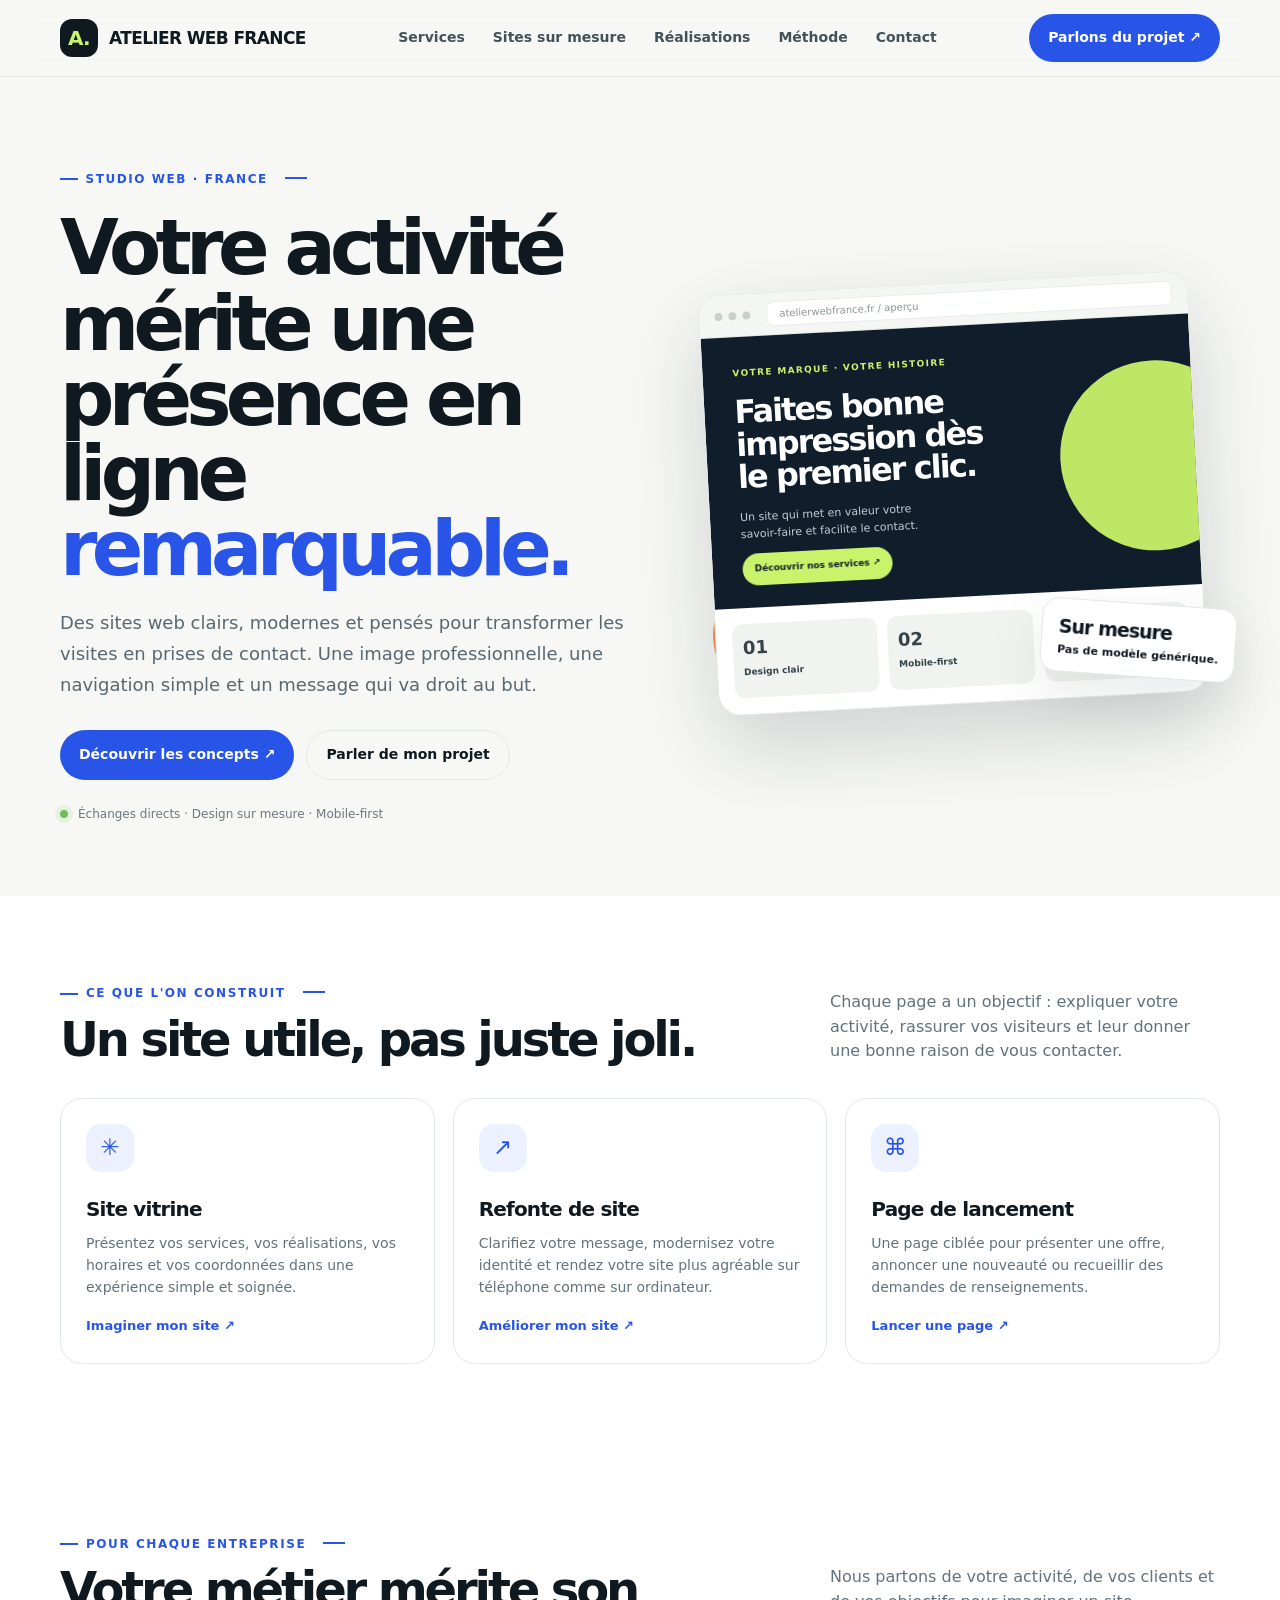
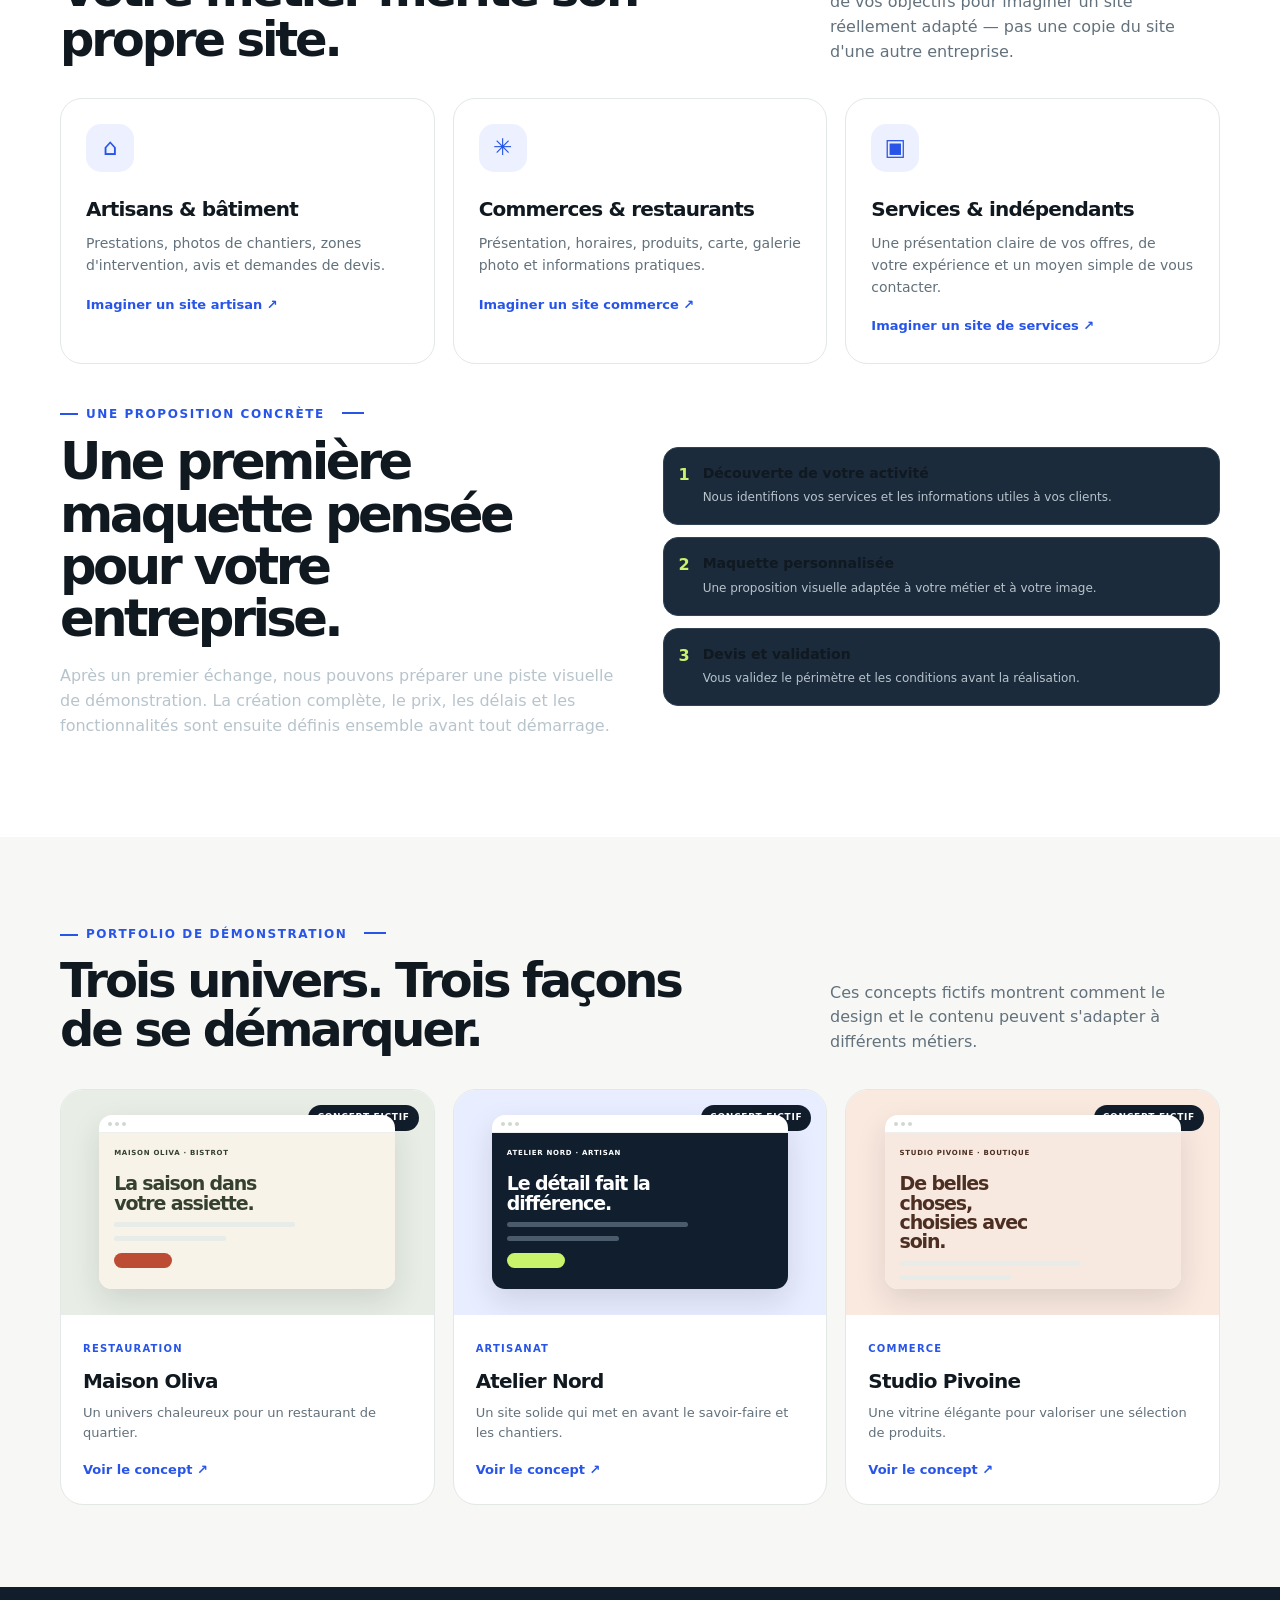
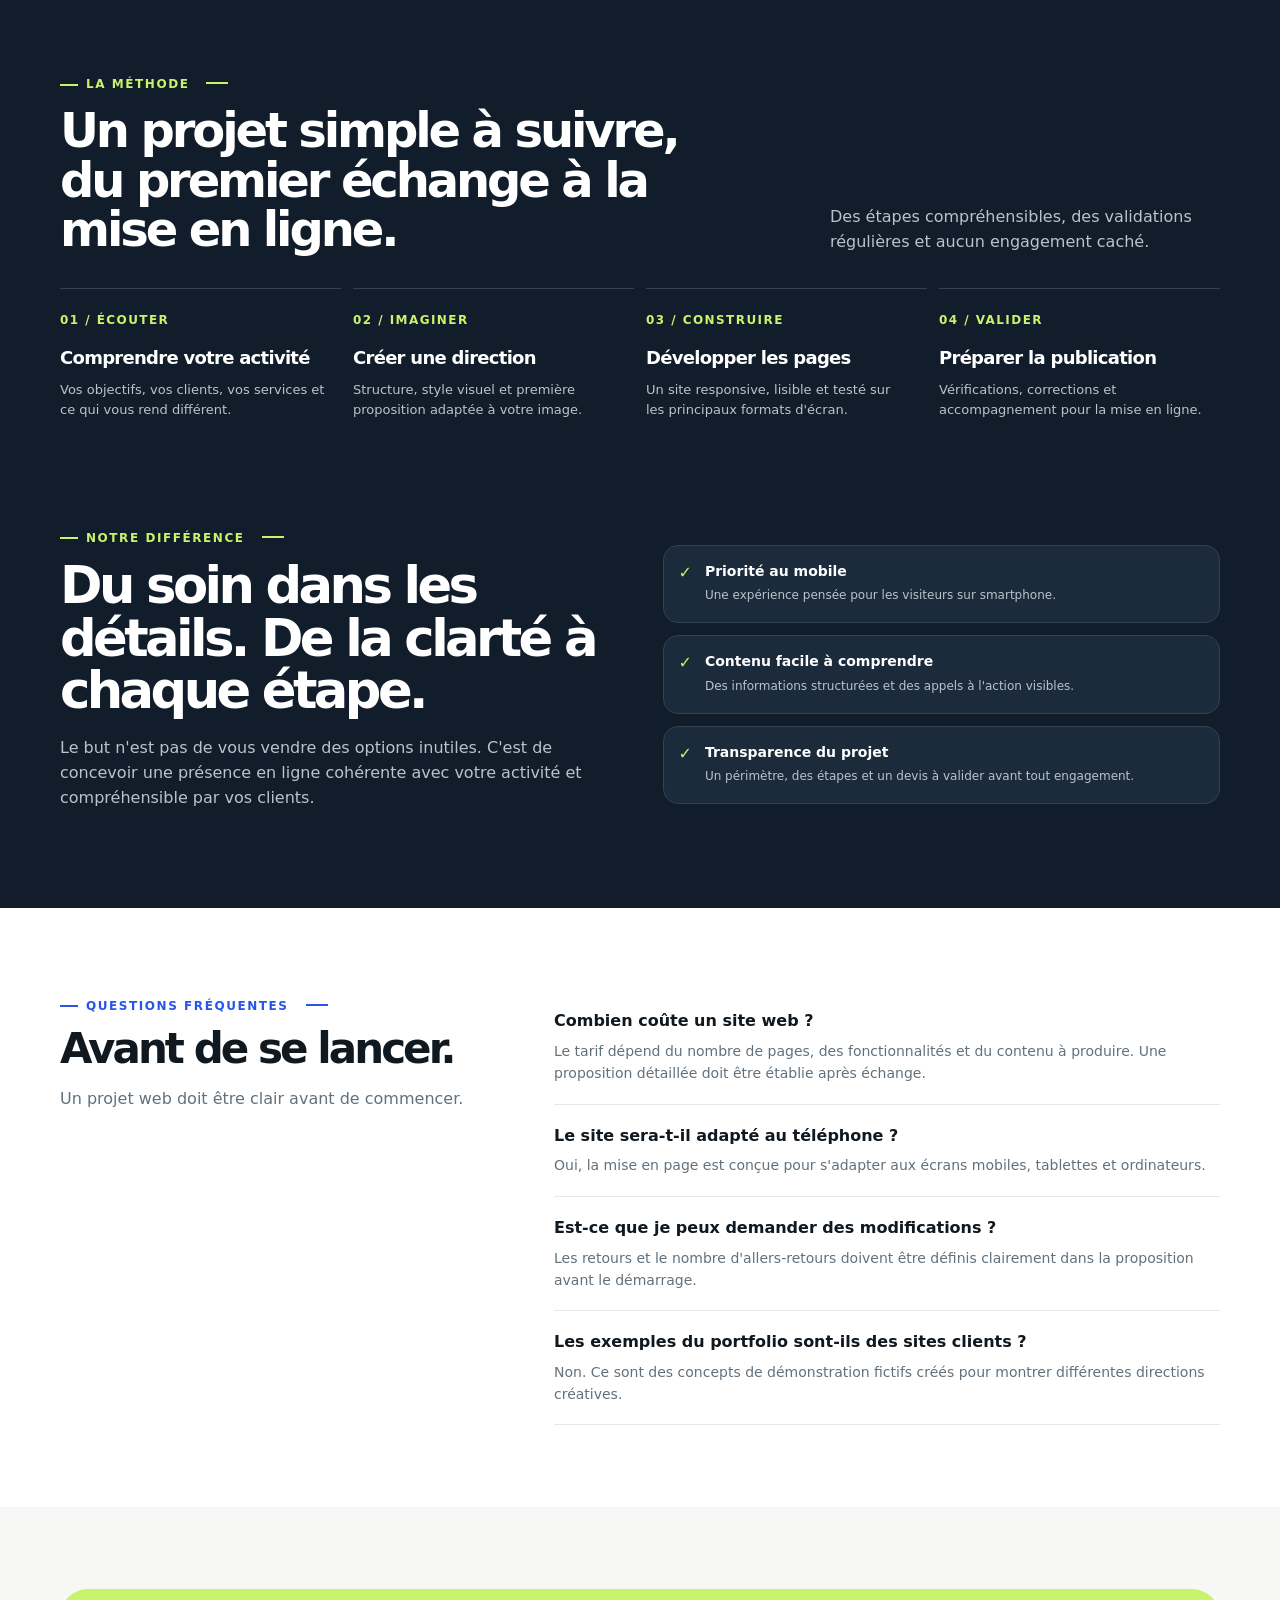
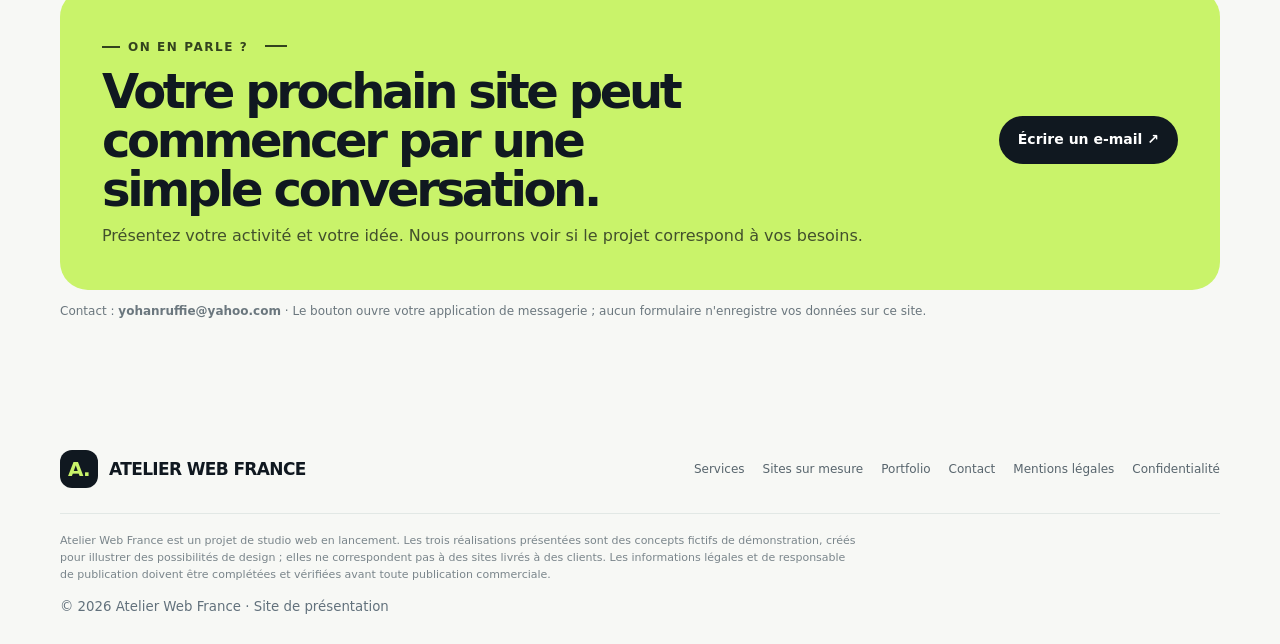
==== index.html @ fe769a81 "Add files via upload" ====
<!doctype html>
<html lang="fr">
<head>
<meta charset="utf-8"><meta name="viewport" content="width=device-width,initial-scale=1">
<title>Atelier Web France — Des sites web qui donnent envie d'aller plus loin</title><meta name="description" content="Atelier Web France imagine des sites vitrines modernes, responsive et adaptés aux artisans, commerces et petites entreprises.">
<meta name="theme-color" content="#f7f8f5">
<link rel="stylesheet" href="styles.css">

<style id="awf-motion-enhancements">
:root { scroll-behavior: smooth; }
@media (prefers-reduced-motion: no-preference) {
  .topbar { animation: awf-drop .7s ease both; }
  .hero-grid > div:first-child { animation: awf-rise .85s .08s both; }
  .visual { animation: awf-float-in 1s .18s both; }
  .browser { animation: awf-soft-float 6s ease-in-out infinite; }
  .floatnote { animation: awf-soft-float 5s ease-in-out infinite reverse; }
  .brandmark { transition: transform .35s ease, box-shadow .35s ease; }
  .brand:hover .brandmark { transform: rotate(-9deg) scale(1.08); box-shadow: 0 8px 24px #9fc95b66; }
  .btn, .navcta, .smalllink, .project { transition: transform .25s ease, box-shadow .25s ease, filter .25s ease; }
  .btn:hover, .navcta:hover { transform: translateY(-3px); box-shadow: 0 12px 28px #26391c24; }
  .project:hover { transform: translateY(-7px); box-shadow: 0 18px 40px #17251b20; }
  .service { transition: transform .3s ease, box-shadow .3s ease; }
  .service:hover { transform: translateY(-6px); box-shadow: 0 16px 34px #17251b16; }
  .service-icon { transition: transform .35s ease; }
  .service:hover .service-icon { transform: rotate(12deg) scale(1.12); }
  .mockbutton, .mini-cta { animation: awf-pulse 2.8s ease-in-out infinite; }
  .eyebrow { position: relative; }
  .eyebrow::after { content:""; display:inline-block; width:22px; height:2px; margin:0 0 3px 9px; background:currentColor; transform-origin:left; animation:awf-line 2.2s ease-in-out infinite alternate; }
  .awf-reveal { opacity: 0; transform: translateY(22px); transition: opacity .7s ease, transform .7s cubic-bezier(.2,.7,.2,1); }
  .awf-reveal.awf-visible { opacity: 1; transform: translateY(0); }
  .awf-glow { position: relative; isolation:isolate; }
  .awf-glow::before { content:""; position:absolute; inset:-1px; border-radius:inherit; z-index:-1; opacity:0; background:linear-gradient(115deg,#b7d879,#e7f1d3,#8ebc55); filter:blur(13px); transition:opacity .35s ease; }
  .awf-glow:hover::before { opacity:.65; }
}
@keyframes awf-drop { from { opacity:0; transform:translateY(-12px) } to { opacity:1; transform:translateY(0) } }
@keyframes awf-rise { from { opacity:0; transform:translateY(24px) } to { opacity:1; transform:translateY(0) } }
@keyframes awf-float-in { from { opacity:0; transform:translateX(24px) scale(.98) } to { opacity:1; transform:translateX(0) scale(1) } }
@keyframes awf-soft-float { 0%,100% { transform:translateY(0) } 50% { transform:translateY(-8px) } }
@keyframes awf-pulse { 0%,100% { filter:brightness(1) } 50% { filter:brightness(1.12) } }
@keyframes awf-line { from { transform:scaleX(.45) } to { transform:scaleX(1.35) } }
@media (prefers-reduced-motion: reduce) {
  *, *::before, *::after { scroll-behavior:auto !important; animation:none !important; transition:none !important; }
}
</style>

</head><body><div class="topbar"><div class="wrap nav">
<a class="brand" href="index.html"><span class="brandmark">A.</span><span>ATELIER WEB FRANCE</span></a>
<nav class="navlinks"><a href="index.html#services">Services</a><a href="index.html#sites-sur-mesure">Sites sur mesure</a><a href="index.html#realisations">Réalisations</a><a href="index.html#methode">Méthode</a><a href="index.html#contact">Contact</a></nav>
<a class="navcta" href="mailto:yohanruffie@yahoo.com?subject=Projet%20de%20site%20web">Parlons du projet ↗</a>
</div></div>
<main>
<section class="hero"><div class="wrap hero-grid">
<div><span class="eyebrow">Studio web · France</span>
<h1>Votre activité mérite une présence en ligne <em>remarquable.</em></h1>
<p class="lead">Des sites web clairs, modernes et pensés pour transformer les visites en prises de contact. Une image professionnelle, une navigation simple et un message qui va droit au but.</p>
<div class="hero-actions"><a class="btn" href="#realisations">Découvrir les concepts ↗</a><a class="btn outline" href="mailto:yohanruffie@yahoo.com?subject=Parlons%20de%20mon%20site">Parler de mon projet</a></div>
<div class="microproof"><span class="dot"></span> Échanges directs · Design sur mesure · Mobile-first</div></div>
<div class="visual"><div class="browser"><div class="browserbar"><i></i><i></i><i></i><div class="url">atelierwebfrance.fr / aperçu</div></div><div class="mockhero"><div class="mocktag">VOTRE MARQUE · VOTRE HISTOIRE</div><h3>Faites bonne impression dès le premier clic.</h3><p>Un site qui met en valeur votre savoir-faire et facilite le contact.</p><span class="mockbutton">Découvrir nos services ↗</span></div><div class="mockcards"><div class="mockcard"><b>01</b>Design clair</div><div class="mockcard"><b>02</b>Mobile-first</div><div class="mockcard"><b>03</b>Contact facile</div></div></div><div class="floatnote"><strong>Sur mesure</strong>Pas de modèle générique.</div></div>
</div></section>
<section class="section white" id="services"><div class="wrap"><div class="section-head"><div><span class="eyebrow">Ce que l'on construit</span><h2>Un site utile, pas juste joli.</h2></div><p>Chaque page a un objectif : expliquer votre activité, rassurer vos visiteurs et leur donner une bonne raison de vous contacter.</p></div>
<div class="cards">
<article class="awf-reveal service"><div class="service-icon">✳</div><h3>Site vitrine</h3><p>Présentez vos services, vos réalisations, vos horaires et vos coordonnées dans une expérience simple et soignée.</p><a class="smalllink" href="mailto:yohanruffie@yahoo.com?subject=Projet%20site%20vitrine">Imaginer mon site ↗</a></article>
<article class="awf-reveal service"><div class="service-icon">↗</div><h3>Refonte de site</h3><p>Clarifiez votre message, modernisez votre identité et rendez votre site plus agréable sur téléphone comme sur ordinateur.</p><a class="smalllink" href="mailto:yohanruffie@yahoo.com?subject=Projet%20de%20refonte">Améliorer mon site ↗</a></article>
<article class="awf-reveal service"><div class="service-icon">⌘</div><h3>Page de lancement</h3><p>Une page ciblée pour présenter une offre, annoncer une nouveauté ou recueillir des demandes de renseignements.</p><a class="smalllink" href="mailto:yohanruffie@yahoo.com?subject=Projet%20page%20de%20lancement">Lancer une page ↗</a></article>
</div></div></section>

<section class="section white" id="sites-sur-mesure"><div class="wrap">
  <div class="section-head"><div><span class="eyebrow">Pour chaque entreprise</span><h2>Votre métier mérite son propre site.</h2></div>
  <p>Nous partons de votre activité, de vos clients et de vos objectifs pour imaginer un site réellement adapté — pas une copie du site d'une autre entreprise.</p></div>
  <div class="cards">
    <article class="service awf-glow"><div class="service-icon">⌂</div><h3>Artisans & bâtiment</h3><p>Prestations, photos de chantiers, zones d'intervention, avis et demandes de devis.</p><a class="smalllink" href="mailto:yohanruffie@yahoo.com?subject=Maquette%20site%20artisan">Imaginer un site artisan ↗</a></article>
    <article class="service awf-glow"><div class="service-icon">✳</div><h3>Commerces & restaurants</h3><p>Présentation, horaires, produits, carte, galerie photo et informations pratiques.</p><a class="smalllink" href="mailto:yohanruffie@yahoo.com?subject=Maquette%20site%20commerce">Imaginer un site commerce ↗</a></article>
    <article class="service awf-glow"><div class="service-icon">▣</div><h3>Services & indépendants</h3><p>Une présentation claire de vos offres, de votre expérience et un moyen simple de vous contacter.</p><a class="smalllink" href="mailto:yohanruffie@yahoo.com?subject=Maquette%20site%20services">Imaginer un site de services ↗</a></article>
  </div>
  <div class="promise" style="margin-top:34px"><div><span class="eyebrow">Une proposition concrète</span><h2>Une première maquette pensée pour votre entreprise.</h2><p>Après un premier échange, nous pouvons préparer une piste visuelle de démonstration. La création complète, le prix, les délais et les fonctionnalités sont ensuite définis ensemble avant tout démarrage.</p></div>
  <div class="promise-list"><div class="promise-item"><span class="check">1</span><div><strong>Découverte de votre activité</strong><small>Nous identifions vos services et les informations utiles à vos clients.</small></div></div><div class="promise-item"><span class="check">2</span><div><strong>Maquette personnalisée</strong><small>Une proposition visuelle adaptée à votre métier et à votre image.</small></div></div><div class="promise-item"><span class="check">3</span><div><strong>Devis et validation</strong><small>Vous validez le périmètre et les conditions avant la réalisation.</small></div></div></div></div>
</div></section>

<section class="section" id="realisations"><div class="wrap"><div class="section-head"><div><span class="eyebrow">Portfolio de démonstration</span><h2>Trois univers. Trois façons de se démarquer.</h2></div><p>Ces concepts fictifs montrent comment le design et le contenu peuvent s'adapter à différents métiers.</p></div>
<div class="portfolio">
<a class="awf-reveal project" href="demos/restaurant.html"><div class="project-art restaurant"><span class="concept-label">Concept fictif</span><div class="mini-site"><div class="mini-top"><i></i><i></i><i></i></div><div class="mini-body"><div class="mini-brand">MAISON OLIVA · BISTROT</div><div class="mini-title">La saison dans votre assiette.</div><div class="mini-line"></div><div class="mini-line short"></div><div class="mini-cta"></div></div></div></div><div class="project-info"><span class="type">Restauration</span><h3>Maison Oliva</h3><p>Un univers chaleureux pour un restaurant de quartier.</p><span class="textlink">Voir le concept ↗</span></div></a>
<a class="awf-reveal project" href="demos/artisan.html"><div class="project-art artisan"><span class="concept-label">Concept fictif</span><div class="mini-site"><div class="mini-top"><i></i><i></i><i></i></div><div class="mini-body"><div class="mini-brand">ATELIER NORD · ARTISAN</div><div class="mini-title">Le détail fait la différence.</div><div class="mini-line"></div><div class="mini-line short"></div><div class="mini-cta"></div></div></div></div><div class="project-info"><span class="type">Artisanat</span><h3>Atelier Nord</h3><p>Un site solide qui met en avant le savoir-faire et les chantiers.</p><span class="textlink">Voir le concept ↗</span></div></a>
<a class="awf-reveal project" href="demos/boutique.html"><div class="project-art shop"><span class="concept-label">Concept fictif</span><div class="mini-site"><div class="mini-top"><i></i><i></i><i></i></div><div class="mini-body"><div class="mini-brand">STUDIO PIVOINE · BOUTIQUE</div><div class="mini-title">De belles choses, choisies avec soin.</div><div class="mini-line"></div><div class="mini-line short"></div><div class="mini-cta"></div></div></div></div><div class="project-info"><span class="type">Commerce</span><h3>Studio Pivoine</h3><p>Une vitrine élégante pour valoriser une sélection de produits.</p><span class="textlink">Voir le concept ↗</span></div></a>
</div></div></section>
<section class="section dark" id="methode"><div class="wrap"><div class="section-head"><div><span class="eyebrow" style="color:var(--lime)">La méthode</span><h2>Un projet simple à suivre, du premier échange à la mise en ligne.</h2></div><p>Des étapes compréhensibles, des validations régulières et aucun engagement caché.</p></div>
<div class="steps"><div class="awf-reveal step"><b>01 / ÉCOUTER</b><h3>Comprendre votre activité</h3><p>Vos objectifs, vos clients, vos services et ce qui vous rend différent.</p></div><div class="awf-reveal step"><b>02 / IMAGINER</b><h3>Créer une direction</h3><p>Structure, style visuel et première proposition adaptée à votre image.</p></div><div class="awf-reveal step"><b>03 / CONSTRUIRE</b><h3>Développer les pages</h3><p>Un site responsive, lisible et testé sur les principaux formats d'écran.</p></div><div class="awf-reveal step"><b>04 / VALIDER</b><h3>Préparer la publication</h3><p>Vérifications, corrections et accompagnement pour la mise en ligne.</p></div></div></div></section>
<section class="section dark" style="padding-top:10px"><div class="wrap promise"><div><span class="eyebrow" style="color:var(--lime)">Notre différence</span><h2>Du soin dans les détails. De la clarté à chaque étape.</h2><p>Le but n'est pas de vous vendre des options inutiles. C'est de concevoir une présence en ligne cohérente avec votre activité et compréhensible par vos clients.</p></div><div class="promise-list"><div class="promise-item"><span class="check">✓</span><div><strong>Priorité au mobile</strong><small>Une expérience pensée pour les visiteurs sur smartphone.</small></div></div><div class="promise-item"><span class="check">✓</span><div><strong>Contenu facile à comprendre</strong><small>Des informations structurées et des appels à l'action visibles.</small></div></div><div class="promise-item"><span class="check">✓</span><div><strong>Transparence du projet</strong><small>Un périmètre, des étapes et un devis à valider avant tout engagement.</small></div></div></div></div></section>
<section class="section white"><div class="wrap faq"><div><span class="eyebrow">Questions fréquentes</span><h2>Avant de se lancer.</h2><p style="color:var(--muted)">Un projet web doit être clair avant de commencer.</p></div><div><div class="awf-reveal faq-item"><h3>Combien coûte un site web ?</h3><p>Le tarif dépend du nombre de pages, des fonctionnalités et du contenu à produire. Une proposition détaillée doit être établie après échange.</p></div><div class="awf-reveal faq-item"><h3>Le site sera-t-il adapté au téléphone ?</h3><p>Oui, la mise en page est conçue pour s'adapter aux écrans mobiles, tablettes et ordinateurs.</p></div><div class="awf-reveal faq-item"><h3>Est-ce que je peux demander des modifications ?</h3><p>Les retours et le nombre d'allers-retours doivent être définis clairement dans la proposition avant le démarrage.</p></div><div class="awf-reveal faq-item"><h3>Les exemples du portfolio sont-ils des sites clients ?</h3><p>Non. Ce sont des concepts de démonstration fictifs créés pour montrer différentes directions créatives.</p></div></div></div></section>
<section class="section"><div class="wrap"><div class="contact" id="contact"><div><span class="eyebrow" style="color:#33431e">On en parle ?</span><h2>Votre prochain site peut commencer par une simple conversation.</h2><p>Présentez votre activité et votre idée. Nous pourrons voir si le projet correspond à vos besoins.</p></div><a class="btn" href="mailto:yohanruffie@yahoo.com?subject=Projet%20de%20site%20web&body=Bonjour%2C%0A%0AJe%20souhaite%20parler%20d'un%20projet%20de%20site%20web.%0A%0AMon%20activit%C3%A9%20%3A%0AMon%20besoin%20%3A%0AMon%20site%20actuel%20(si%20existant)%20%3A%0A%0AMerci.">Écrire un e-mail ↗</a></div><p class="notice">Contact : <a href="mailto:yohanruffie@yahoo.com"><strong>yohanruffie@yahoo.com</strong></a> · Le bouton ouvre votre application de messagerie ; aucun formulaire n'enregistre vos données sur ce site.</p></div></section>
</main><footer class="footer"><div class="wrap"><div class="footer-top">
<a class="brand" href="index.html"><span class="brandmark">A.</span><span>ATELIER WEB FRANCE</span></a>
<div class="footerlinks"><a href="index.html#services">Services</a><a href="index.html#sites-sur-mesure">Sites sur mesure</a><a href="index.html#realisations">Portfolio</a><a href="mailto:yohanruffie@yahoo.com">Contact</a><a href="mentions-legales.html">Mentions légales</a><a href="confidentialite.html">Confidentialité</a></div>
</div><p class="legalnote">Atelier Web France est un projet de studio web en lancement. Les trois réalisations présentées sont des concepts fictifs de démonstration, créés pour illustrer des possibilités de design ; elles ne correspondent pas à des sites livrés à des clients. Les informations légales et de responsable de publication doivent être complétées et vérifiées avant toute publication commerciale.</p>
<small>© 2026 Atelier Web France · Site de présentation</small></div></footer>
<script>
(() => {
  const reduce = window.matchMedia && window.matchMedia('(prefers-reduced-motion: reduce)').matches;
  if (!reduce && 'IntersectionObserver' in window) {
    const observer = new IntersectionObserver((entries) => {
      entries.forEach(entry => {
        if (entry.isIntersecting) {
          entry.target.classList.add('awf-visible');
          observer.unobserve(entry.target);
        }
      });
    }, { threshold: 0.12 });
    document.querySelectorAll('.awf-reveal').forEach(el => observer.observe(el));
  } else {
    document.querySelectorAll('.awf-reveal').forEach(el => el.classList.add('awf-visible'));
  }
})();
</script>

</body></html>
---- styles.css ----
:root{--ink:#101820;--muted:#62717c;--paper:#f7f8f5;--white:#fff;--line:#e2e8e5;--blue:#2855e8;--lime:#c9f36a;--orange:#ff8c58;--navy:#111d2b;--radius:24px;--shadow:0 22px 60px rgba(16,24,32,.09)}
*{box-sizing:border-box}html{scroll-behavior:smooth}body{margin:0;background:var(--paper);color:var(--ink);font-family:Inter,ui-sans-serif,system-ui,-apple-system,"Segoe UI",sans-serif;line-height:1.55}a{color:inherit;text-decoration:none}button,input,textarea{font:inherit}.wrap{width:min(1160px,calc(100% - 40px));margin:auto}.topbar{position:sticky;top:0;z-index:10;background:rgba(247,248,245,.88);backdrop-filter:blur(16px);border-bottom:1px solid rgba(226,232,229,.8)}.nav{height:76px;display:flex;align-items:center;justify-content:space-between;gap:24px}.brand{display:flex;align-items:center;gap:11px;font-weight:900;letter-spacing:-.04em}.brandmark{width:38px;height:38px;border-radius:12px;background:var(--ink);color:var(--lime);display:grid;place-items:center;font-size:20px}.brand span:last-child{font-size:17px}.navlinks{display:flex;align-items:center;gap:28px;color:#43515a;font-size:14px;font-weight:650}.navlinks a:hover{color:var(--blue)}.navcta,.btn{display:inline-flex;align-items:center;justify-content:center;gap:9px;padding:13px 19px;border-radius:999px;background:var(--blue);color:#fff;font-size:14px;font-weight:800;border:0;cursor:pointer;transition:.2s transform,.2s box-shadow}.navcta:hover,.btn:hover{transform:translateY(-2px);box-shadow:0 12px 24px rgba(40,85,232,.22)}.btn.light{background:#fff;color:var(--ink)}.btn.dark{background:var(--ink);color:#fff}.btn.outline{background:transparent;color:var(--ink);border:1px solid var(--line)}.eyebrow{display:inline-flex;align-items:center;gap:8px;color:var(--blue);font-size:12px;font-weight:900;letter-spacing:.13em;text-transform:uppercase}.eyebrow:before{content:"";width:18px;height:2px;background:currentColor}.hero{padding:86px 0 72px;overflow:hidden}.hero-grid{display:grid;grid-template-columns:1.03fr .97fr;gap:58px;align-items:center}.hero h1{font-size:clamp(44px,6.2vw,76px);line-height:.99;letter-spacing:-.075em;margin:22px 0 22px;max-width:690px}.hero h1 em{font-style:normal;color:var(--blue)}.lead{font-size:18px;color:#596771;max-width:570px;line-height:1.7}.hero-actions{display:flex;gap:12px;flex-wrap:wrap;margin-top:30px}.microproof{display:flex;align-items:center;gap:10px;color:#6b777e;font-size:12px;margin-top:25px}.dot{width:8px;height:8px;border-radius:50%;background:#71bd58;box-shadow:0 0 0 5px #71bd581c}.visual{position:relative;min-height:460px;display:grid;place-items:center}.visual:before{content:"";position:absolute;width:380px;height:380px;border-radius:50%;background:var(--lime);right:5%;top:4%;filter:blur(.2px)}.visual:after{content:"";position:absolute;width:130px;height:130px;border-radius:50%;background:var(--orange);left:5%;bottom:5%}.browser{position:relative;z-index:1;width:min(490px,100%);background:#fff;border:1px solid #e5e9e7;border-radius:22px;box-shadow:0 32px 80px rgba(15,29,43,.17);overflow:hidden;transform:rotate(-3deg)}.browserbar{height:42px;background:#f4f6f4;border-bottom:1px solid #e7ece8;display:flex;align-items:center;padding:0 15px;gap:6px}.browserbar i{width:8px;height:8px;border-radius:50%;background:#c9d1ce}.url{margin-left:10px;background:#fff;border:1px solid #e8edeb;border-radius:7px;padding:4px 12px;color:#8a9691;font-size:10px;flex:1}.mockhero{padding:30px 30px 22px;background:#101d2a;color:#fff;min-height:245px;position:relative;overflow:hidden}.mockhero:after{content:"";position:absolute;width:190px;height:190px;border-radius:50%;background:var(--lime);right:-55px;top:45px;opacity:.95}.mocktag{font-size:9px;letter-spacing:.15em;color:var(--lime);font-weight:900}.mockhero h3{font-size:32px;line-height:1.02;letter-spacing:-.06em;max-width:250px;margin:15px 0;position:relative;z-index:1}.mockhero p{font-size:11px;color:#c2ced4;max-width:210px;position:relative;z-index:1}.mockbutton{display:inline-block;background:var(--lime);color:#111d2b;padding:9px 12px;border-radius:20px;font-size:9px;font-weight:900;position:relative;z-index:1}.mockcards{padding:16px;display:grid;grid-template-columns:repeat(3,1fr);gap:10px}.mockcard{height:74px;border-radius:11px;background:#f0f3ef;padding:10px;font-size:9px;font-weight:800;color:#35424a}.mockcard b{display:block;font-size:18px;margin-bottom:4px}.floatnote{position:absolute;z-index:2;right:-3%;bottom:10%;background:#fff;border:1px solid var(--line);border-radius:16px;padding:13px 16px;box-shadow:var(--shadow);font-size:11px;font-weight:800;transform:rotate(4deg)}.floatnote strong{display:block;font-size:19px;letter-spacing:-.05em}.section{padding:82px 0}.section.white{background:#fff}.section.dark{background:var(--navy);color:#fff}.section-head{display:flex;justify-content:space-between;align-items:end;gap:30px;margin-bottom:34px}.section-head h2{font-size:clamp(32px,4vw,48px);line-height:1.03;letter-spacing:-.065em;margin:12px 0 0;max-width:650px}.section-head p{color:var(--muted);max-width:390px;margin:0}.dark .section-head p{color:#b8c4cc}.cards{display:grid;grid-template-columns:repeat(3,1fr);gap:18px}.service{background:#fff;border:1px solid var(--line);border-radius:22px;padding:25px;min-height:230px;transition:.2s}.service:hover{transform:translateY(-5px);box-shadow:var(--shadow)}.service-icon{width:48px;height:48px;border-radius:15px;background:#edf1ff;color:var(--blue);display:grid;place-items:center;font-size:23px;margin-bottom:22px}.service h3{font-size:20px;letter-spacing:-.04em;margin:0 0 8px}.service p{color:var(--muted);font-size:14px;margin:0}.service .smalllink{display:inline-block;color:var(--blue);font-weight:800;font-size:13px;margin-top:18px}.portfolio{display:grid;grid-template-columns:repeat(3,1fr);gap:18px}.project{border:1px solid var(--line);border-radius:23px;background:#fff;overflow:hidden;transition:.2s}.project:hover{transform:translateY(-5px);box-shadow:var(--shadow)}.project-art{height:225px;padding:18px;display:grid;place-items:center;position:relative;overflow:hidden}.project-art.restaurant{background:#e8eee5}.project-art.artisan{background:#e8edff}.project-art.shop{background:#fae9df}.mini-site{width:88%;height:174px;background:#fff;border-radius:13px;box-shadow:0 12px 30px #17232b20;overflow:hidden;position:relative}.mini-top{height:18px;border-bottom:1px solid #edf0ee;display:flex;align-items:center;padding:0 9px;gap:3px}.mini-top i{width:4px;height:4px;background:#d0d8d4;border-radius:50%}.mini-body{padding:15px}.mini-brand{font-size:7px;font-weight:900;letter-spacing:.1em}.mini-title{font-size:19px;line-height:1.02;letter-spacing:-.06em;font-weight:900;max-width:150px;margin-top:15px}.mini-line{height:5px;background:#e8ece9;border-radius:9px;width:68%;margin-top:9px}.mini-line.short{width:42%}.mini-cta{height:15px;width:58px;background:#1b2b27;border-radius:12px;margin-top:12px}.restaurant .mini-body{background:#f7f3e9;height:100%;color:#35412e}.restaurant .mini-cta{background:#bd4c35}.artisan .mini-body{background:#111e2d;color:#fff;height:100%}.artisan .mini-line{background:#4c5b6b}.artisan .mini-cta{background:#c9f36a}.shop .mini-body{background:#f7e9df;height:100%;color:#4c2e22}.shop .mini-cta{background:#a84b2d}.concept-label{position:absolute;top:15px;right:15px;background:#111d2b;color:#fff;border-radius:20px;padding:6px 9px;font-size:9px;font-weight:900;letter-spacing:.08em;text-transform:uppercase}.project-info{padding:20px 22px 22px}.project-info .type{font-size:10px;color:var(--blue);font-weight:900;letter-spacing:.12em;text-transform:uppercase}.project-info h3{margin:6px 0;font-size:20px;letter-spacing:-.04em}.project-info p{color:var(--muted);font-size:13px;margin:0 0 14px}.textlink{font-size:13px;color:var(--blue);font-weight:900}.steps{display:grid;grid-template-columns:repeat(4,1fr);gap:12px}.step{border-top:1px solid #34424f;padding:22px 15px 10px 0}.step b{display:block;color:var(--lime);font-size:12px;letter-spacing:.12em}.step h3{margin:14px 0 8px;font-size:18px;letter-spacing:-.04em}.step p{margin:0;color:#b8c4cc;font-size:13px}.promise{display:grid;grid-template-columns:1fr 1fr;gap:45px;align-items:center}.promise h2{font-size:clamp(34px,4vw,52px);letter-spacing:-.07em;line-height:1.02;margin:12px 0 20px}.promise p{color:#b8c4cc}.promise-list{display:grid;gap:12px}.promise-item{display:flex;gap:13px;align-items:flex-start;background:#1b2b3b;border:1px solid #304253;border-radius:15px;padding:15px}.check{color:var(--lime);font-weight:900}.promise-item strong{display:block;font-size:14px}.promise-item small{color:#b8c4cc;font-size:12px}.faq{display:grid;grid-template-columns:.8fr 1.2fr;gap:50px}.faq h2{font-size:42px;line-height:1.02;letter-spacing:-.07em;margin:12px 0}.faq-item{padding:19px 0;border-bottom:1px solid var(--line)}.faq-item h3{font-size:16px;margin:0 0 7px}.faq-item p{font-size:14px;color:var(--muted);margin:0}.contact{background:var(--lime);border-radius:28px;padding:42px;display:flex;justify-content:space-between;align-items:center;gap:30px}.contact h2{font-size:clamp(32px,4vw,48px);letter-spacing:-.07em;line-height:1.02;margin:10px 0;max-width:650px}.contact p{margin:0;color:#42502c}.contact .btn{background:var(--ink);white-space:nowrap}.footer{padding:35px 0 25px}.footer-top{display:flex;justify-content:space-between;gap:25px;align-items:center;padding-bottom:25px;border-bottom:1px solid var(--line)}.footer small{color:var(--muted)}.footerlinks{display:flex;gap:18px;flex-wrap:wrap;font-size:12px;color:#58656d}.legalnote{margin-top:18px;font-size:11px;color:#7a858b;max-width:800px}.subhero{padding:65px 0 45px}.subhero h1{font-size:clamp(40px,5vw,64px);line-height:1;letter-spacing:-.07em;margin:15px 0}.demo-banner{background:#fff4d9;border:1px solid #f0d99b;color:#654c14;padding:12px 15px;border-radius:12px;font-size:13px;margin:20px 0 30px}.demo-layout{background:#fff;border:1px solid var(--line);border-radius:24px;padding:32px;box-shadow:var(--shadow);min-height:360px}.demo-layout h2{font-size:42px;line-height:1.02;letter-spacing:-.06em;margin:18px 0}.demo-layout p{color:var(--muted);max-width:620px}.demo-grid{display:grid;grid-template-columns:repeat(3,1fr);gap:14px;margin-top:25px}.demo-box{background:#f3f5f2;border-radius:15px;padding:20px;min-height:115px}.demo-box b{display:block;font-size:17px;margin-bottom:5px}.backlink{display:inline-block;margin-top:20px;color:var(--blue);font-weight:850;font-size:13px}.formgrid{display:grid;grid-template-columns:1fr 1fr;gap:14px}.field{display:grid;gap:6px}.field.full{grid-column:1/-1}.field label{font-size:12px;font-weight:850}.field input,.field textarea{border:1px solid var(--line);border-radius:12px;padding:13px;background:#fff;outline:none}.field input:focus,.field textarea:focus{border-color:var(--blue);box-shadow:0 0 0 3px #2855e81a}.field textarea{min-height:110px;resize:vertical}.notice{font-size:12px;color:#6b777e;margin-top:12px}
@media(max-width:850px){.hero-grid{grid-template-columns:1fr;gap:25px}.visual{min-height:370px}.section-head{display:block}.section-head p{margin-top:15px}.cards,.portfolio{grid-template-columns:repeat(2,1fr)}.promise,.faq{grid-template-columns:1fr;gap:25px}.steps{grid-template-columns:repeat(2,1fr)}.contact{display:block}.contact .btn{margin-top:22px}.navlinks{gap:15px}.navlinks a:nth-child(2){display:none}}
@media(max-width:560px){.wrap{width:min(100% - 28px,1160px)}.nav{height:66px}.navlinks{display:none}.navcta{padding:10px 13px;font-size:12px}.hero{padding:58px 0 42px}.hero h1{font-size:48px}.lead{font-size:16px}.visual{min-height:310px}.visual:before{width:290px;height:290px}.mockhero{min-height:205px;padding:23px}.mockhero h3{font-size:27px}.mockcards{padding:10px}.mockcard{height:60px;padding:7px;font-size:8px}.floatnote{right:0;bottom:3%}.section{padding:58px 0}.cards,.portfolio{grid-template-columns:1fr}.project-art{height:210px}.steps{grid-template-columns:1fr 1fr}.step{padding-right:5px}.contact{padding:27px}.footer-top{display:block}.footerlinks{margin-top:16px}.demo-layout{padding:20px}.demo-layout h2{font-size:34px}.demo-grid{grid-template-columns:1fr}.formgrid{grid-template-columns:1fr}.field.full{grid-column:auto}}
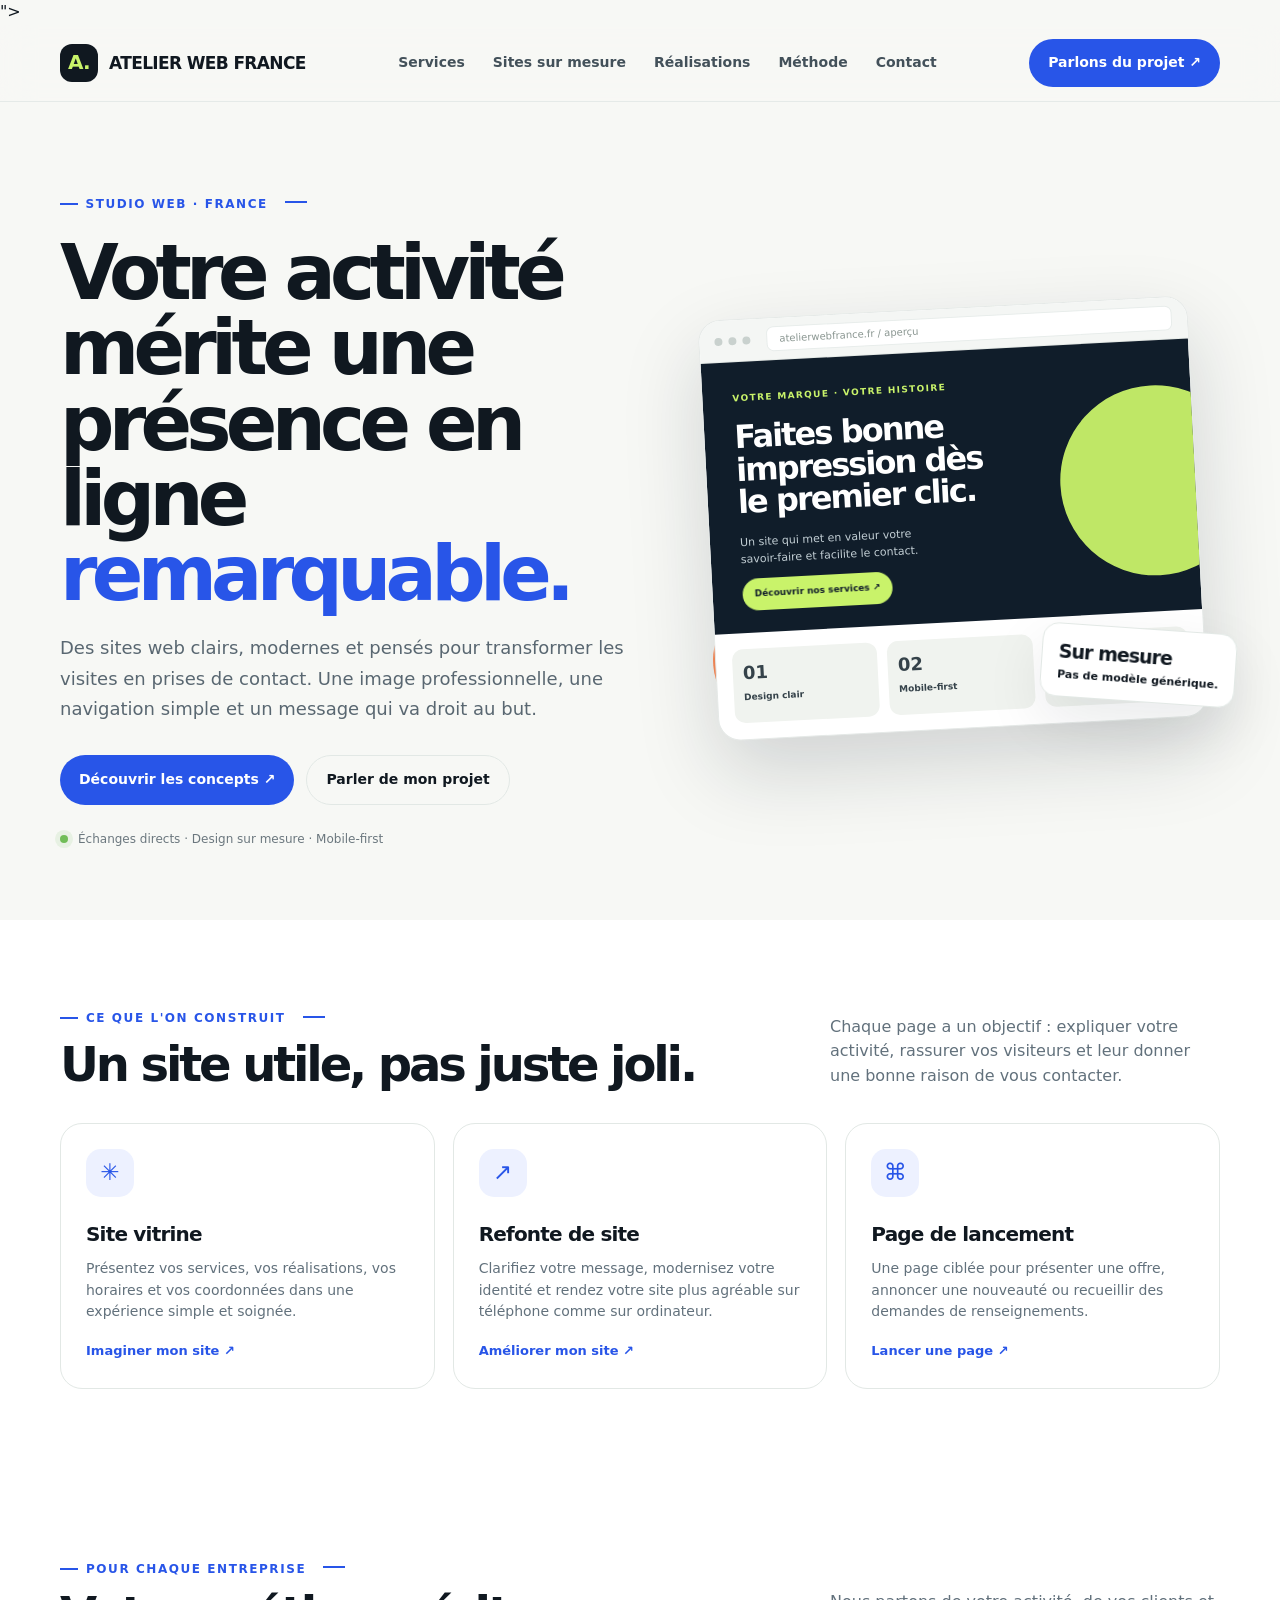
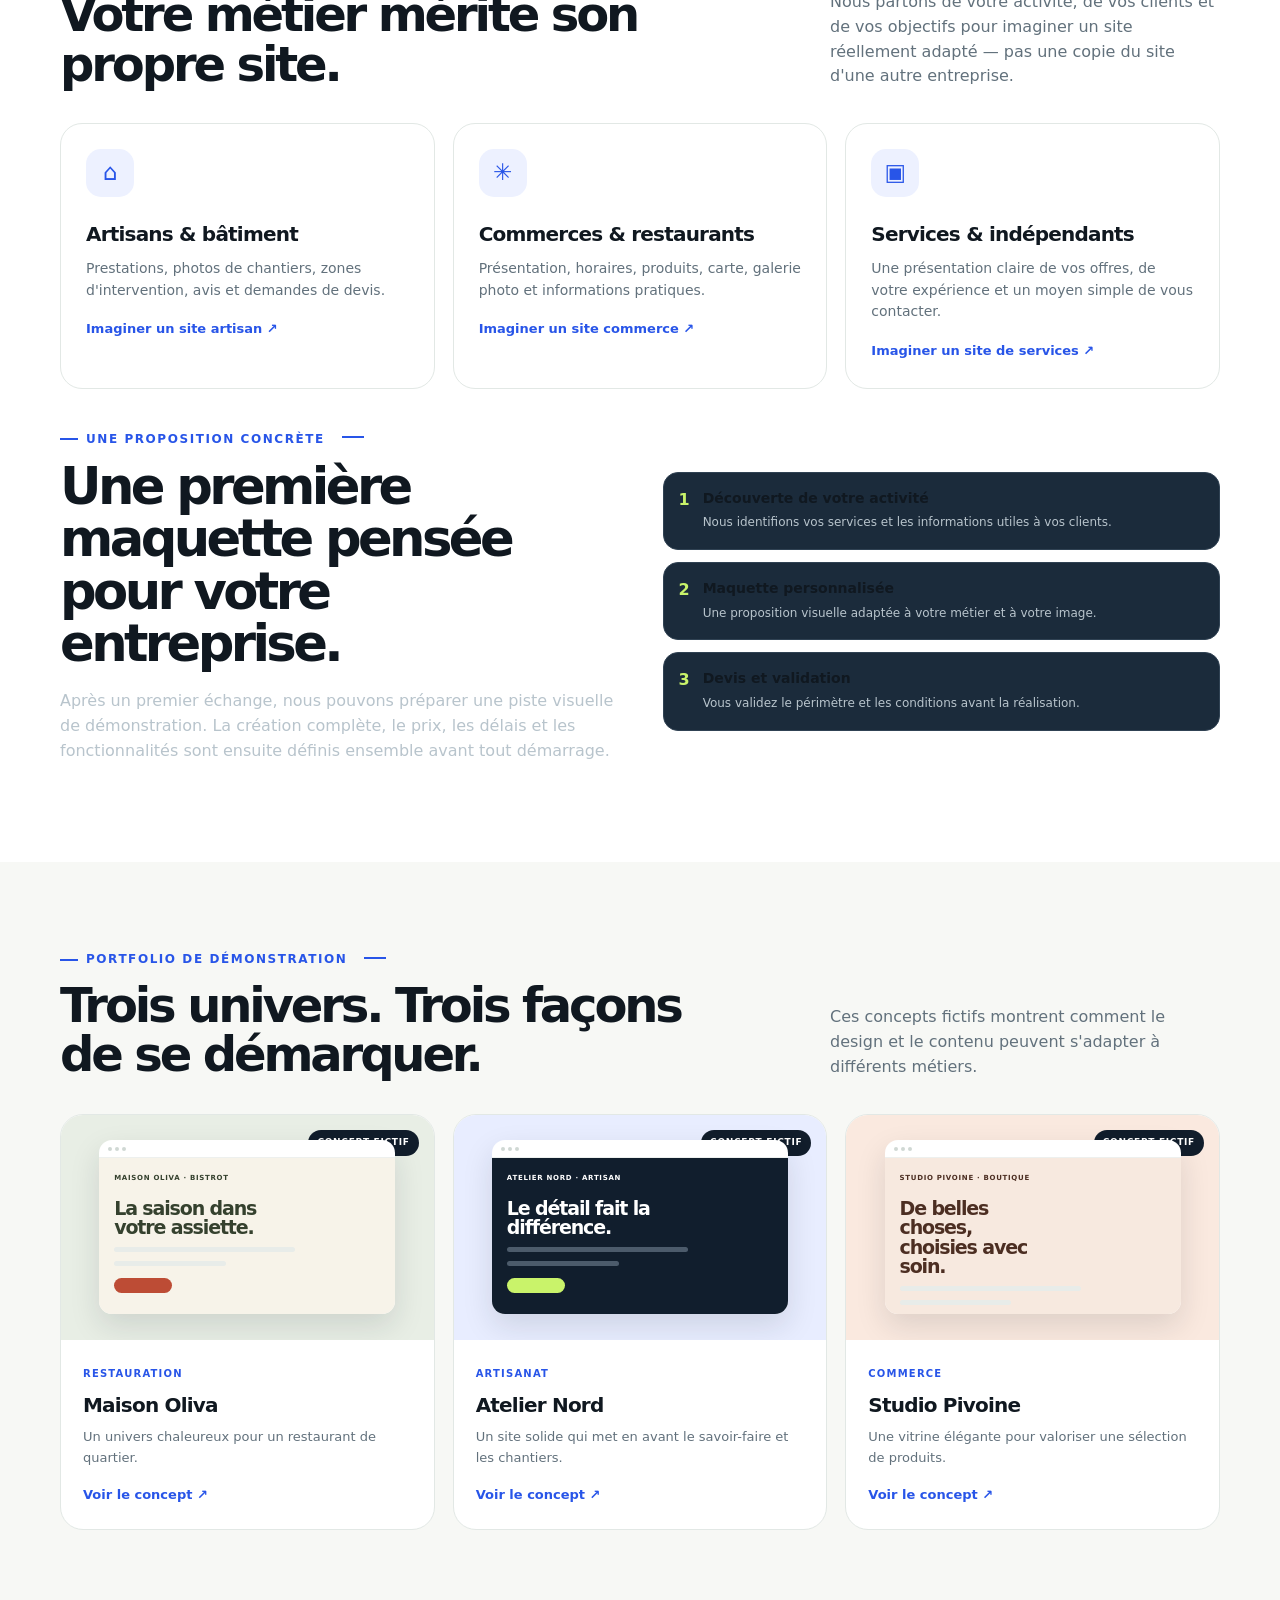
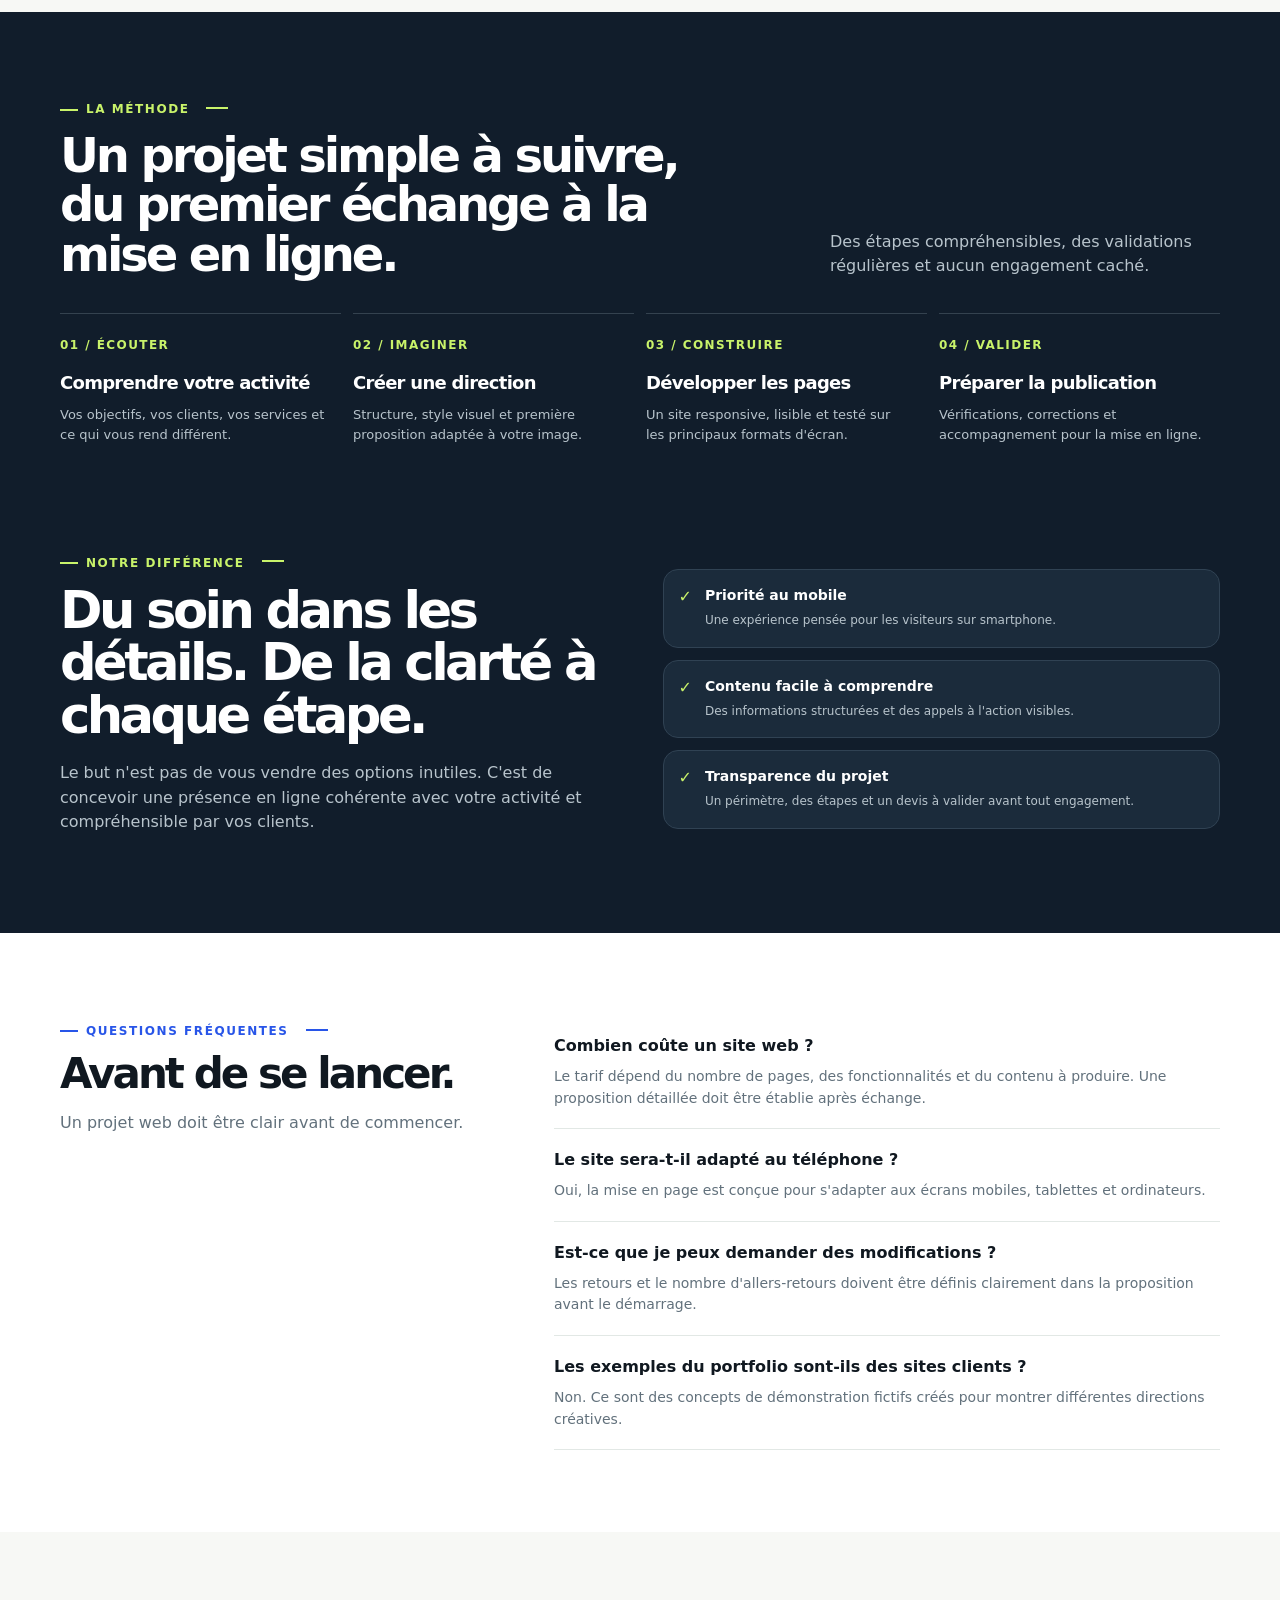
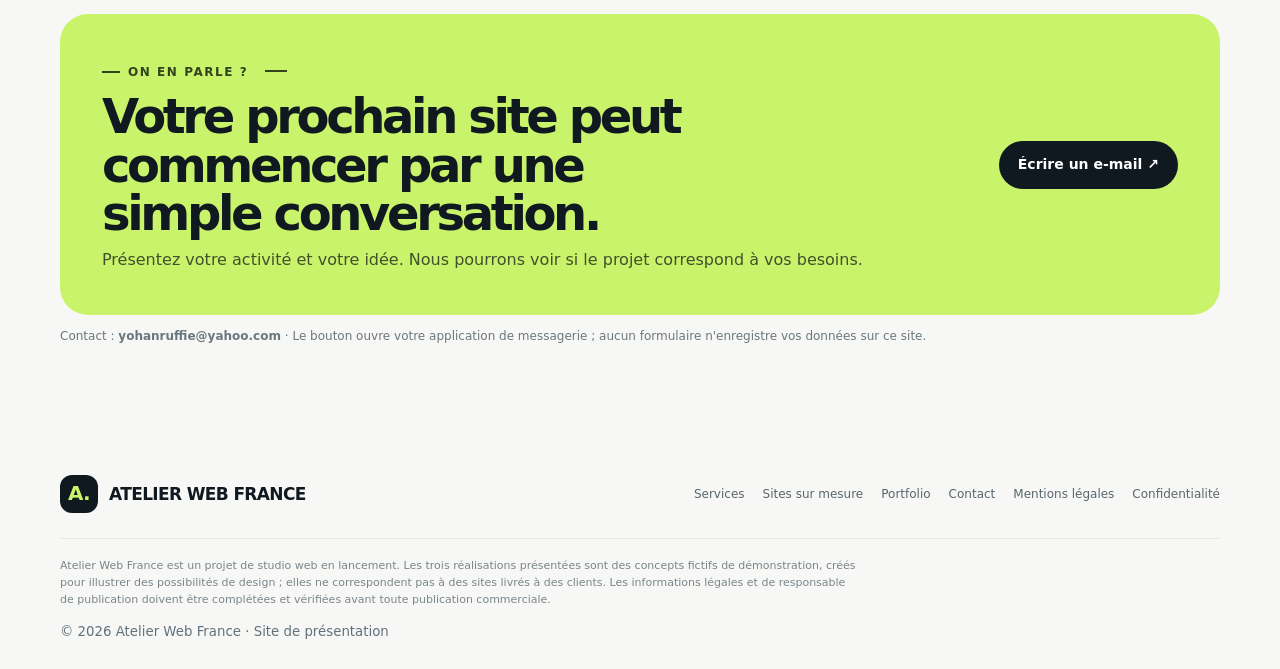
==== commit cf848ac3: "Add Google site verification meta tag" ====
--- a/index.html
+++ b/index.html
@@ -2,6 +2,7 @@
 <html lang="fr">
 <head>
 <meta charset="utf-8"><meta name="viewport" content="width=device-width,initial-scale=1">
+<meta name="google-site-verification" content="<meta name="google-site-verification" content="3qoBDloGcYA4f0Yr97PcgJIjs6RRX9rpYtR3jufFRoM" />">
 <title>Atelier Web France — Des sites web qui donnent envie d'aller plus loin</title><meta name="description" content="Atelier Web France imagine des sites vitrines modernes, responsive et adaptés aux artisans, commerces et petites entreprises.">
 <meta name="theme-color" content="#f7f8f5">
 <link rel="stylesheet" href="styles.css">
@@ -111,4 +112,4 @@
 })();
 </script>
 
-</body></html>+</body></html>
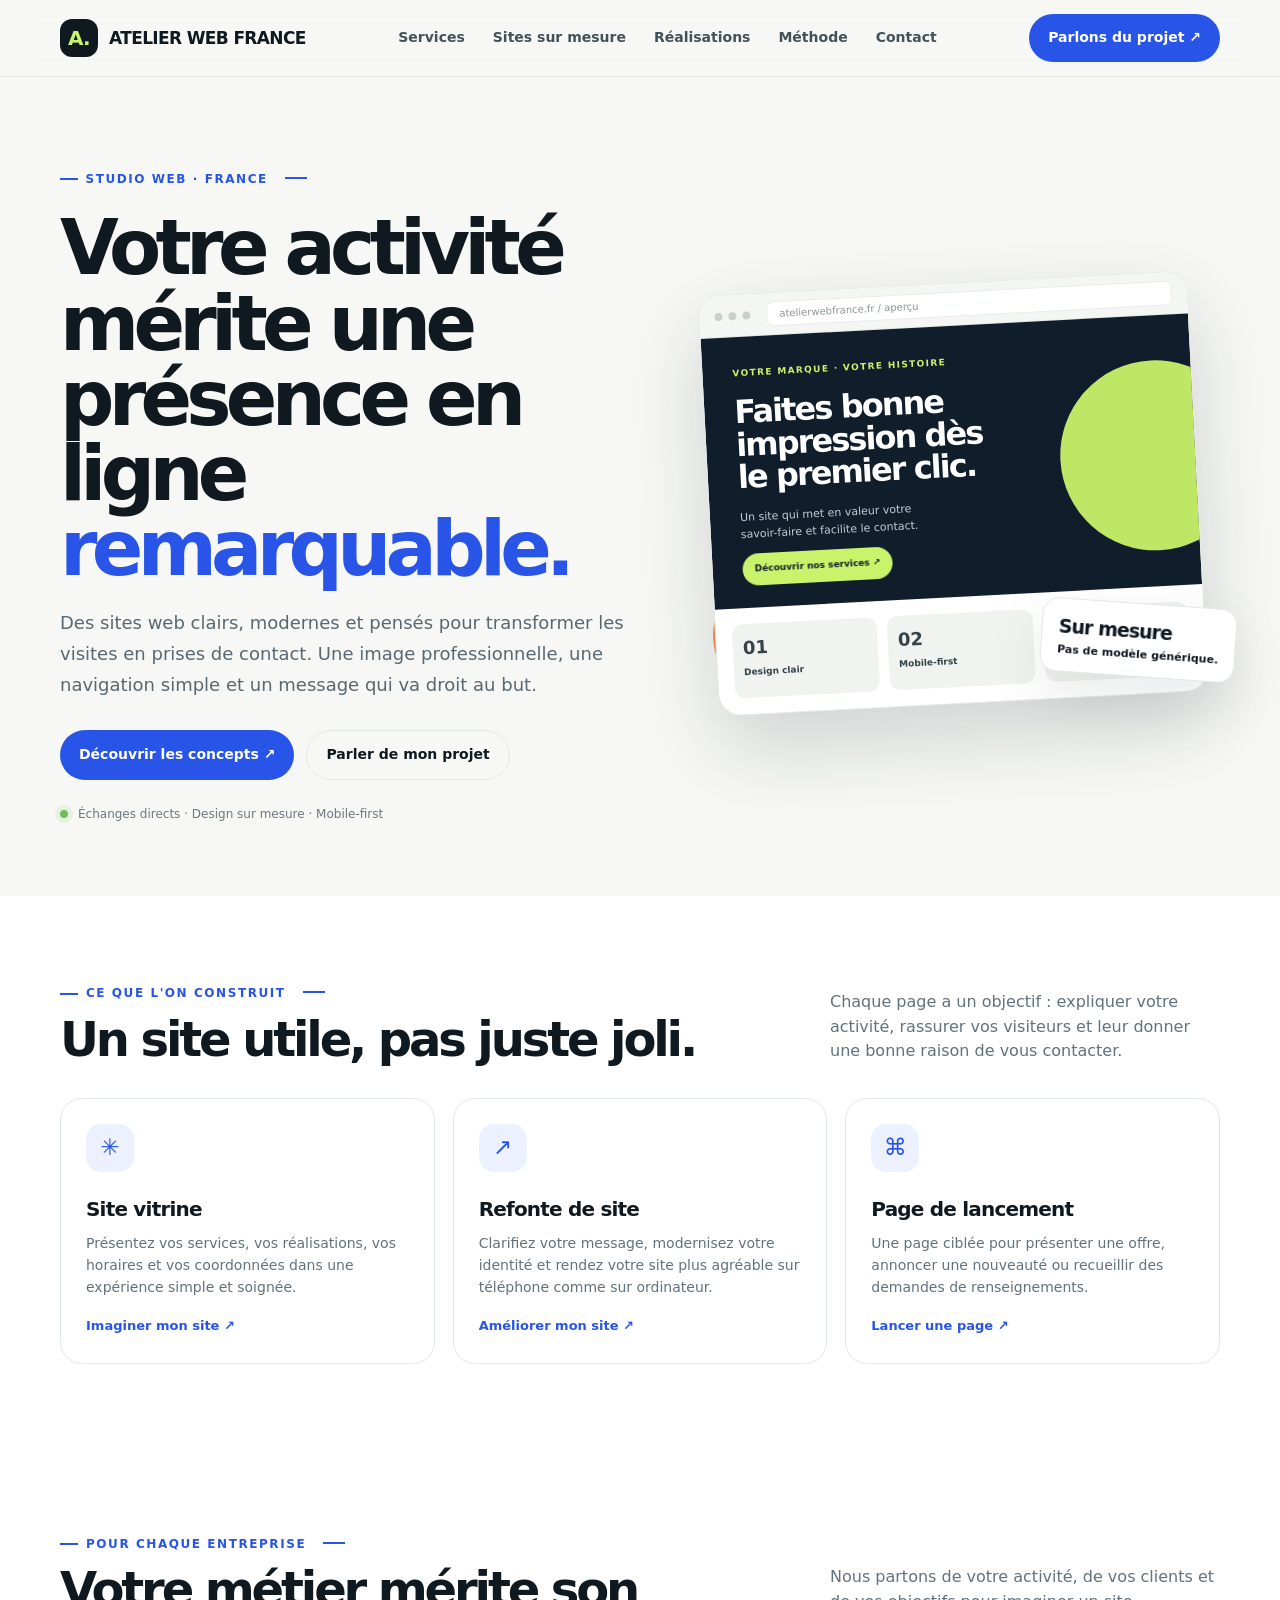
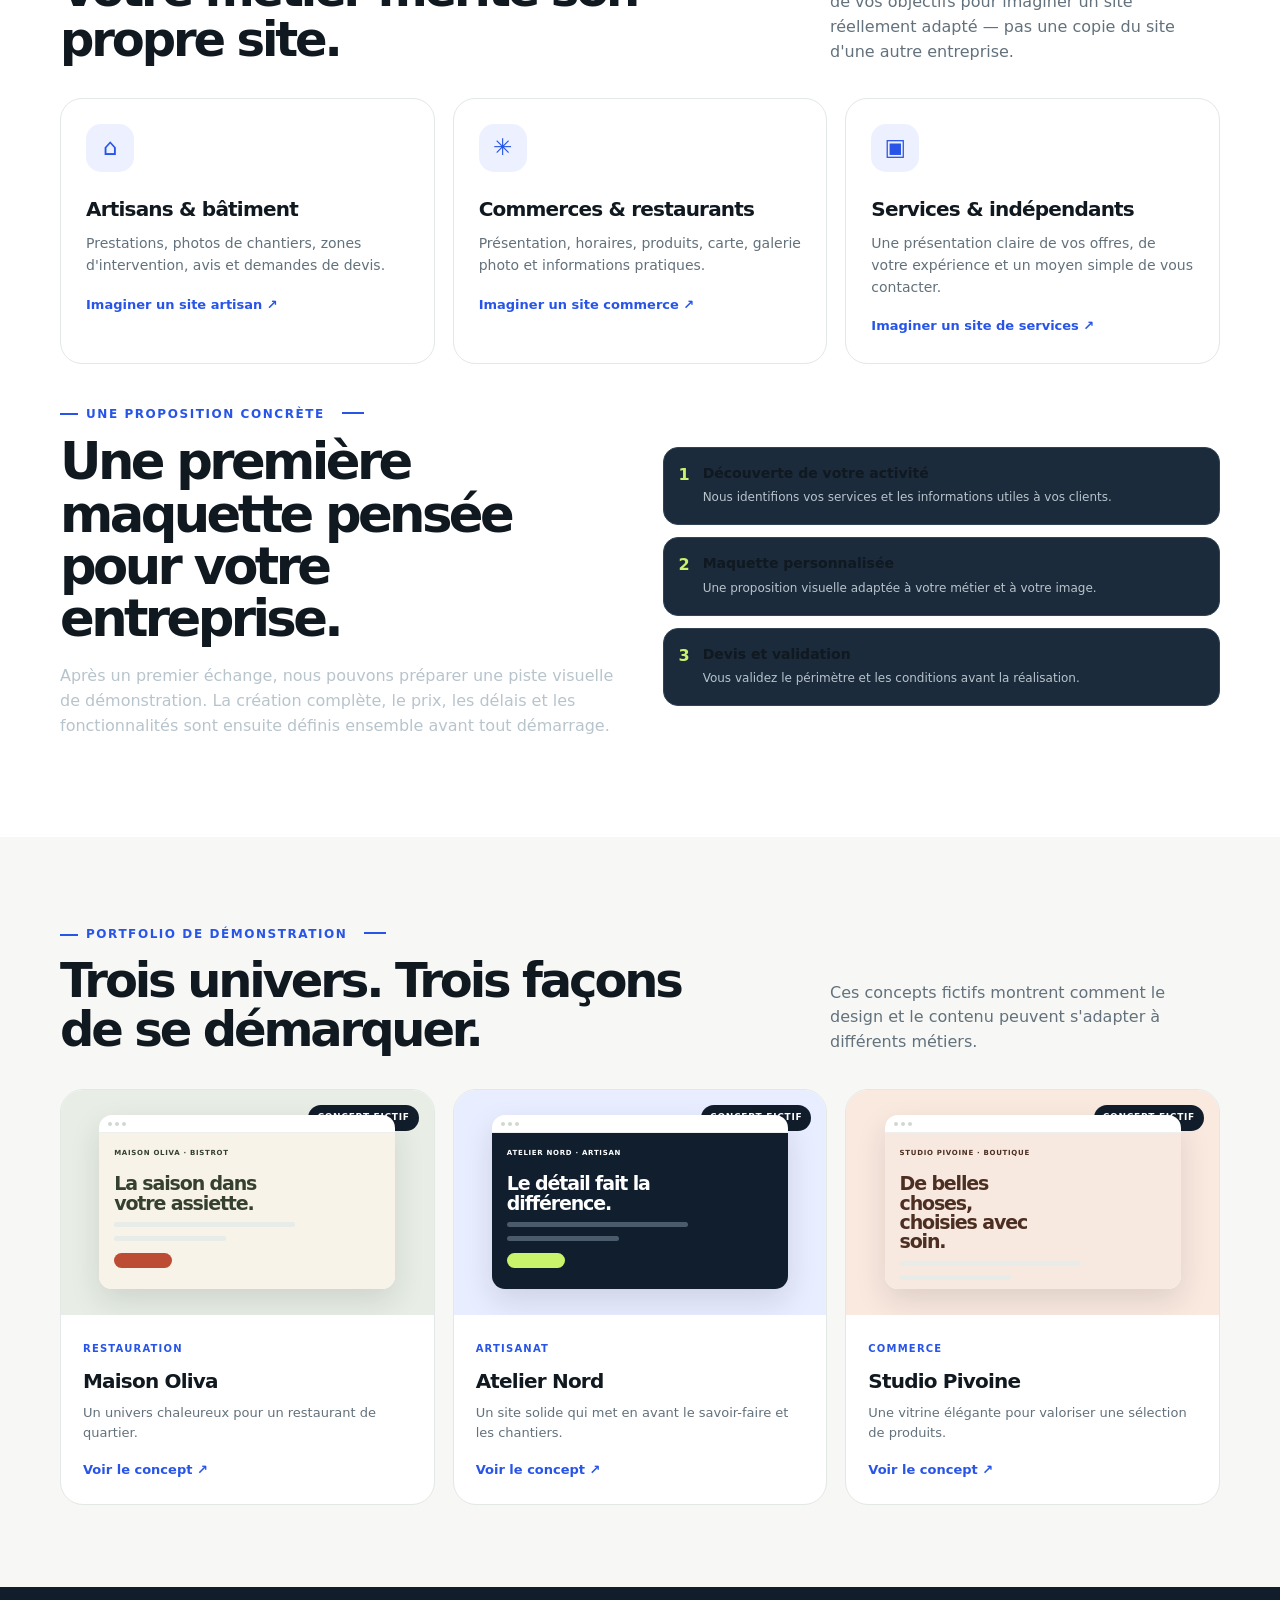
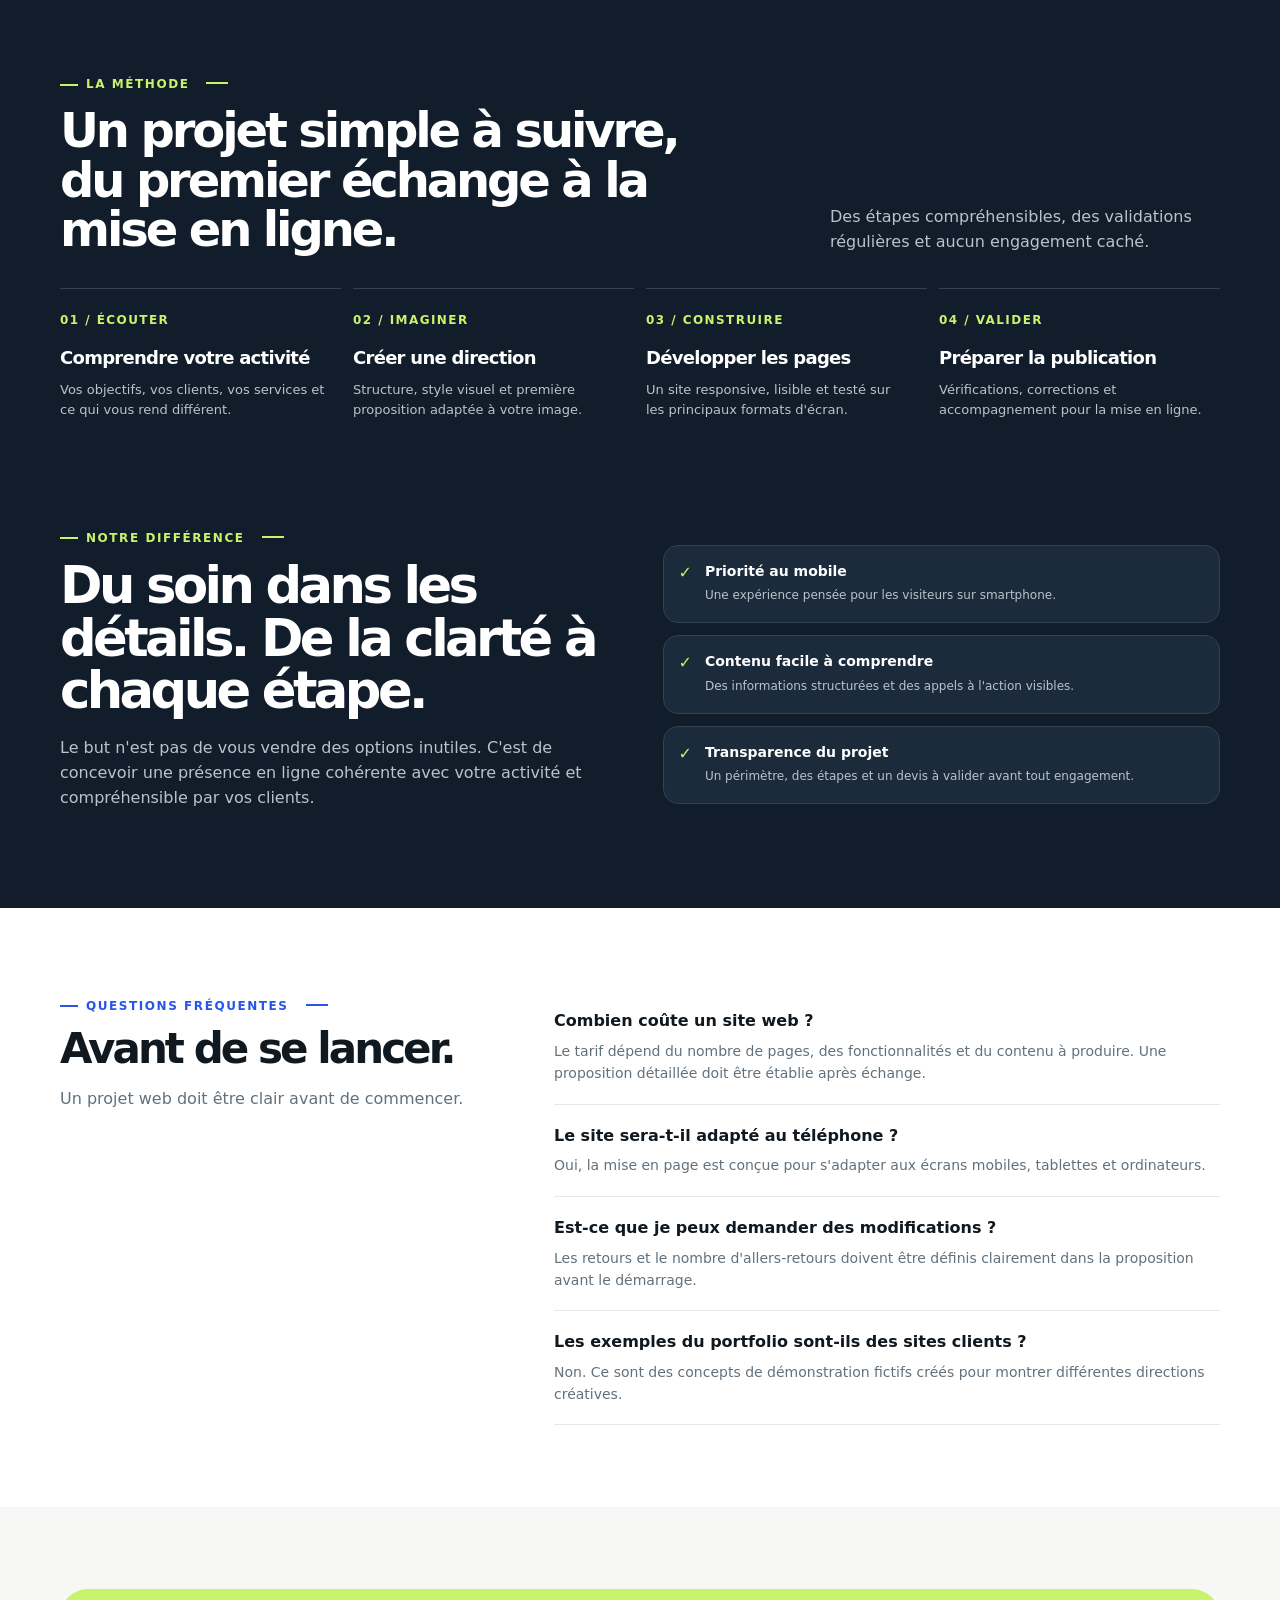
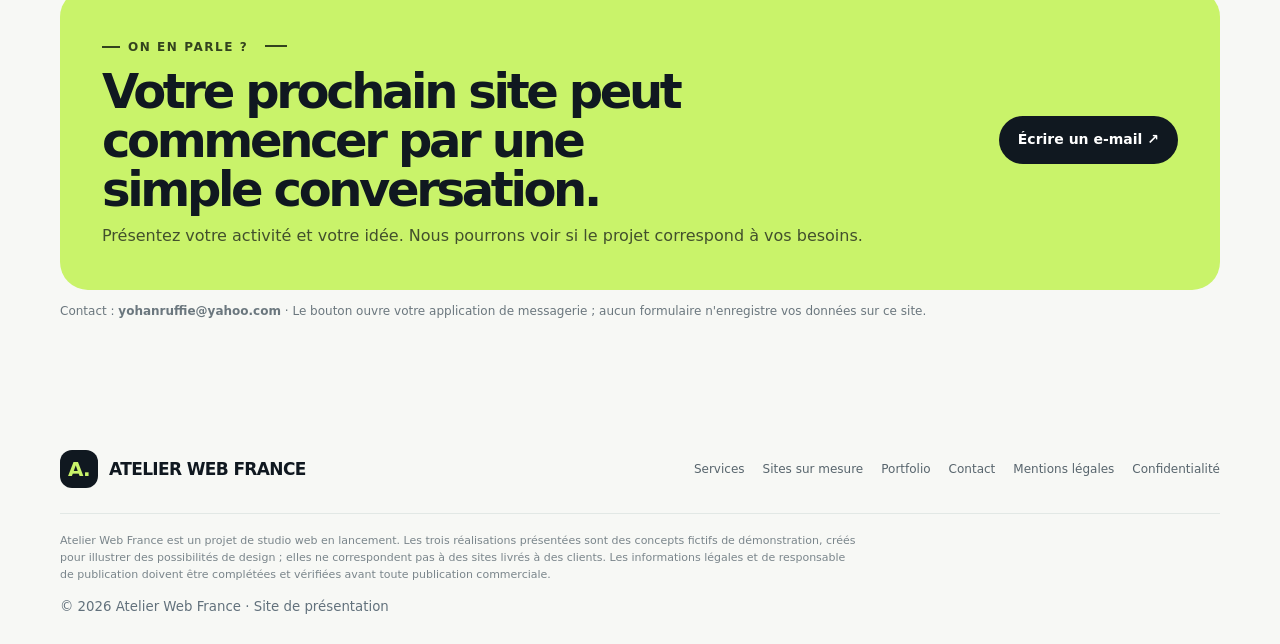
==== commit 1138fbcd: "Fix duplicate google-site-verification meta tag" ====
--- a/index.html
+++ b/index.html
@@ -2,7 +2,7 @@
 <html lang="fr">
 <head>
 <meta charset="utf-8"><meta name="viewport" content="width=device-width,initial-scale=1">
-<meta name="google-site-verification" content="<meta name="google-site-verification" content="3qoBDloGcYA4f0Yr97PcgJIjs6RRX9rpYtR3jufFRoM" />">
+<meta name="google-site-verification" content="3qoBDloGcYA4f0Yr97PcgJIjs6RRX9rpYtR3jufFRoM" />
 <title>Atelier Web France — Des sites web qui donnent envie d'aller plus loin</title><meta name="description" content="Atelier Web France imagine des sites vitrines modernes, responsive et adaptés aux artisans, commerces et petites entreprises.">
 <meta name="theme-color" content="#f7f8f5">
 <link rel="stylesheet" href="styles.css">
